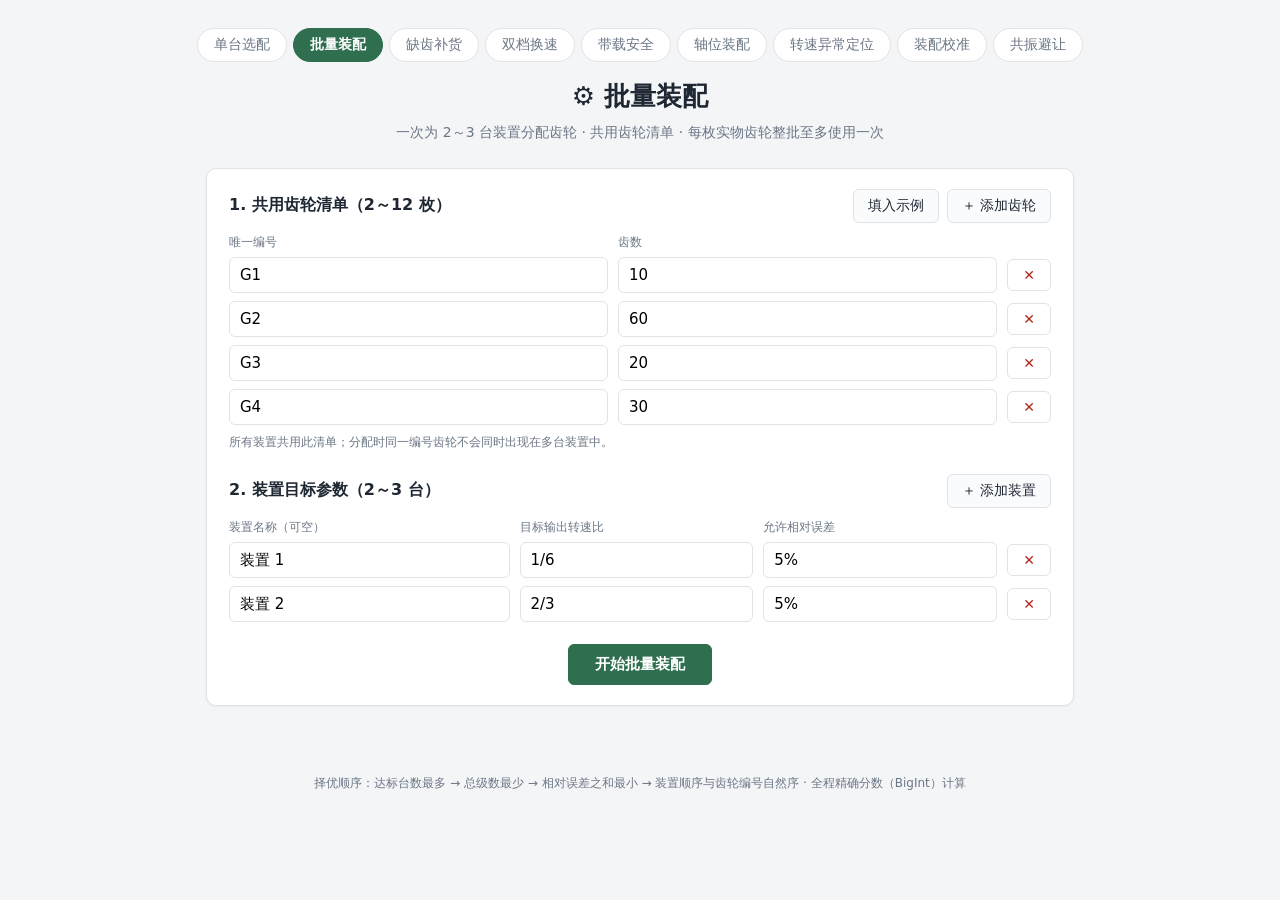
==== public/batch.html @ c1d5109e "GSB 23220140-6ff7-5f41-93c6-3c29f5fd5982 initial: platform archive" ====
<!DOCTYPE html>
<html lang="zh-CN">
<head>
  <meta charset="UTF-8" />
  <meta name="viewport" content="width=device-width, initial-scale=1.0" />
  <title>批量装配 · 齿轮组选配</title>
  <link rel="stylesheet" href="styles.css" />
</head>
<body>
  <header class="site-header">
    <nav class="top-nav">
      <a href="/">单台选配</a>
      <a href="/batch" class="active">批量装配</a>
      <a href="/procure">缺齿补货</a>
      <a href="/dual-speed">双档换速</a>
      <a href="/torque">带载安全</a>
      <a href="/layout">轴位装配</a>
      <a href="/diagnose">转速异常定位</a>
      <a href="/phase-reset">装配校准</a>
      <a href="/resonance">共振避让</a>
    </nav>
    <h1>⚙️ 批量装配</h1>
    <p class="subtitle">一次为 2～3 台装置分配齿轮 · 共用齿轮清单 · 每枚实物齿轮整批至多使用一次</p>
  </header>

  <main>
    <form id="batch-form" class="card">
      <section>
        <div class="section-head">
          <h2>1. 共用齿轮清单（2～12 枚）</h2>
          <div class="btn-row">
            <button type="button" id="btn-example" class="btn ghost">填入示例</button>
            <button type="button" id="btn-add-gear" class="btn ghost">＋ 添加齿轮</button>
          </div>
        </div>
        <div class="gear-grid-head">
          <span>唯一编号</span><span>齿数</span><span></span>
        </div>
        <div id="gear-rows"></div>
        <p class="muted">所有装置共用此清单；分配时同一编号齿轮不会同时出现在多台装置中。</p>
      </section>

      <section>
        <div class="section-head">
          <h2>2. 装置目标参数（2～3 台）</h2>
          <div class="btn-row">
            <button type="button" id="btn-add-device" class="btn ghost">＋ 添加装置</button>
          </div>
        </div>
        <div class="device-grid-head">
          <span>装置名称（可空）</span><span>目标输出转速比</span><span>允许相对误差</span><span></span>
        </div>
        <div id="device-rows"></div>
      </section>

      <div class="actions">
        <button type="submit" class="btn primary">开始批量装配</button>
      </div>

      <p id="form-error" class="alert error" hidden></p>
    </form>

    <section id="result-panel" class="card" hidden>
      <div class="section-head">
        <h2>3. 批量分配结果</h2>
        <span id="result-summary" class="summary"></span>
      </div>
      <div id="device-results"></div>
      <div id="unused-panel" class="unused-panel">
        <h3>未使用齿轮（<span id="unused-count">0</span> 枚）</h3>
        <div id="unused-list" class="chip-list"></div>
      </div>
    </section>
  </main>

  <footer class="site-footer">
    <span>择优顺序：达标台数最多 → 总级数最少 → 相对误差之和最小 → 装置顺序与齿轮编号自然序 · 全程精确分数（BigInt）计算</span>
  </footer>

  <script src="batch.js"></script>
</body>
</html>
---- public/styles.css ----
:root {
  --bg: #f4f5f7;
  --card: #ffffff;
  --ink: #1f2733;
  --muted: #6b7685;
  --line: #dfe3e8;
  --brand: #2f6f4f;
  --brand-dark: #24573e;
  --accent: #e8f3ec;
  --danger: #b3261e;
  --danger-bg: #fdecea;
  --warn: #8a5a00;
  --warn-bg: #fff6e0;
  --radius: 10px;
}

* { box-sizing: border-box; }

body {
  margin: 0;
  font-family: "PingFang SC", "Microsoft YaHei", "Noto Sans CJK SC", system-ui, sans-serif;
  background: var(--bg);
  color: var(--ink);
  line-height: 1.55;
}

.site-header {
  padding: 28px 20px 12px;
  text-align: center;
}
.site-header h1 { margin: 0 0 6px; font-size: 26px; }
.subtitle { margin: 0; color: var(--muted); font-size: 14px; }

.top-nav {
  display: flex;
  justify-content: center;
  gap: 6px;
  margin-bottom: 14px;
}
.top-nav a {
  padding: 5px 16px;
  border-radius: 999px;
  border: 1px solid var(--line);
  background: #fff;
  color: var(--muted);
  text-decoration: none;
  font-size: 14px;
}
.top-nav a:hover { border-color: #b9c1cc; color: var(--ink); }
.top-nav a.active {
  background: var(--brand);
  border-color: var(--brand);
  color: #fff;
  font-weight: 600;
}

main {
  max-width: 900px;
  margin: 0 auto;
  padding: 12px 16px 40px;
}

.card {
  background: var(--card);
  border: 1px solid var(--line);
  border-radius: var(--radius);
  padding: 20px 22px;
  margin-bottom: 18px;
  box-shadow: 0 1px 3px rgba(20, 30, 40, 0.05);
}

h2 { font-size: 16px; margin: 0 0 12px; }

.grid.two {
  display: grid;
  grid-template-columns: 1fr 1fr;
  gap: 14px;
}
.grid.three {
  display: grid;
  grid-template-columns: 1fr 1fr 1fr;
  gap: 14px;
}
@media (max-width: 640px) {
  .grid.two, .grid.three { grid-template-columns: 1fr; }
}

.field { display: flex; flex-direction: column; gap: 5px; }
.field > span { font-size: 14px; font-weight: 600; }
.field small { color: var(--muted); font-size: 12px; }

input[type="text"], input[type="number"], input:not([type]) {
  width: 100%;
  padding: 8px 10px;
  border: 1px solid var(--line);
  border-radius: 6px;
  font-size: 15px;
  font-family: inherit;
}
input:focus { outline: 2px solid var(--brand); outline-offset: 0; border-color: var(--brand); }

section + section { margin-top: 22px; }

.section-head {
  display: flex;
  align-items: center;
  justify-content: space-between;
  gap: 12px;
  flex-wrap: wrap;
}
.section-head h2 { margin: 0; }

.btn-row { display: flex; gap: 8px; }

.btn {
  border-radius: 6px;
  padding: 7px 14px;
  font-size: 14px;
  cursor: pointer;
  border: 1px solid var(--line);
  background: #fff;
  color: var(--ink);
  font-family: inherit;
}
.btn:hover { border-color: #b9c1cc; }
.btn.ghost { background: #fafbfc; }
.btn.primary {
  background: var(--brand);
  border-color: var(--brand);
  color: #fff;
  font-weight: 600;
  padding: 10px 26px;
  font-size: 15px;
}
.btn.primary:hover { background: var(--brand-dark); }
.btn.danger-ghost { color: var(--danger); }

.gear-grid-head,
.gear-row {
  display: grid;
  grid-template-columns: 1fr 1fr 44px;
  gap: 10px;
  align-items: center;
}
.gear-grid-head {
  margin: 10px 0 6px;
  font-size: 12px;
  color: var(--muted);
}
.gear-row { margin-bottom: 8px; }

.actions { margin-top: 22px; text-align: center; }

.alert {
  margin-top: 14px;
  padding: 10px 14px;
  border-radius: 6px;
  font-size: 14px;
}
.alert.error { background: var(--danger-bg); color: var(--danger); border: 1px solid #f3c2bd; }
.alert.warn { background: var(--warn-bg); color: var(--warn); border: 1px solid #f0ddaa; }
.alert.ok { background: var(--accent); color: var(--brand-dark); border: 1px solid #a9d3bb; }

.muted { color: var(--muted); font-size: 12px; margin: 8px 0 0; }

.summary { font-size: 13px; color: var(--muted); }

.solution {
  border: 1px solid var(--line);
  border-radius: 8px;
  padding: 14px 16px;
  margin-top: 12px;
}
.solution.best { border-color: var(--brand); background: var(--accent); }

.solution-head {
  display: flex;
  justify-content: space-between;
  align-items: baseline;
  gap: 10px;
  flex-wrap: wrap;
  margin-bottom: 8px;
}
.solution-title { font-weight: 700; font-size: 15px; }
.badge {
  display: inline-block;
  font-size: 12px;
  font-weight: 600;
  padding: 1px 8px;
  border-radius: 999px;
  background: var(--brand);
  color: #fff;
  margin-right: 6px;
}
.solution-meta { font-size: 13px; color: var(--muted); }
.solution-meta strong { color: var(--ink); }

table.pairs { width: 100%; border-collapse: collapse; margin-top: 6px; font-size: 14px; }
table.pairs th, table.pairs td {
  border: 1px solid var(--line);
  padding: 6px 10px;
  text-align: center;
}
table.pairs th { background: #f0f2f5; font-weight: 600; }
.gear-id { font-family: ui-monospace, SFMono-Regular, Menlo, Consolas, monospace; }
.frac { font-family: ui-monospace, SFMono-Regular, Menlo, Consolas, monospace; white-space: nowrap; }

.site-footer {
  text-align: center;
  color: var(--muted);
  font-size: 12px;
  padding: 10px 0 30px;
}

/* ---------------- 批量装配 ---------------- */

.device-grid-head,
.device-row {
  display: grid;
  grid-template-columns: 1.2fr 1fr 1fr 44px;
  gap: 10px;
  align-items: center;
}
.device-grid-head {
  margin: 10px 0 6px;
  font-size: 12px;
  color: var(--muted);
}
.device-row { margin-bottom: 8px; }
@media (max-width: 640px) {
  .device-grid-head,
  .device-row { grid-template-columns: 1fr 1fr; }
}

.solution.miss { border-color: #e5c07b; background: var(--warn-bg); }

.badge.badge-ok { background: var(--brand); }
.badge.badge-miss {
  background: var(--warn);
}

.unused-panel { margin-top: 18px; }
.unused-panel h3 { font-size: 14px; margin: 0 0 8px; }
.chip-list { display: flex; flex-wrap: wrap; gap: 8px; }
.chip {
  display: inline-block;
  padding: 3px 12px;
  border-radius: 999px;
  border: 1px solid var(--line);
  background: #fafbfc;
  font-size: 13px;
  font-family: ui-monospace, SFMono-Regular, Menlo, Consolas, monospace;
}
.chip-buy {
  border-color: var(--brand);
  background: var(--accent);
  color: var(--brand-dark);
  font-weight: 600;
}

/* ---------------- 缺齿补货采购建议 ---------------- */

.buyable-grid-head,
.buyable-row {
  display: grid;
  grid-template-columns: 1fr 1fr 1.4fr 44px;
  gap: 10px;
  align-items: center;
}
.buyable-grid-head {
  margin: 10px 0 6px;
  font-size: 12px;
  color: var(--muted);
}
.buyable-row { margin-bottom: 8px; }
@media (max-width: 640px) {
  .buyable-grid-head,
  .buyable-row { grid-template-columns: 1fr 1fr; }
}

.block-title { font-size: 14px; margin: 16px 0 8px; }

/* ---------------- 带载安全选配 ---------------- */

.rated-grid-head,
.rated-row {
  display: grid;
  grid-template-columns: 1fr 1fr 1.4fr 44px;
  gap: 10px;
  align-items: center;
}
.rated-grid-head {
  margin: 10px 0 6px;
  font-size: 12px;
  color: var(--muted);
}
.rated-row { margin-bottom: 8px; }
@media (max-width: 640px) {
  .rated-grid-head,
  .rated-row { grid-template-columns: 1fr 1fr; }
}

table.torque-table th, table.torque-table td { text-align: left; vertical-align: middle; }
.torque-val { font-size: 13px; white-space: nowrap; }
.torque-rated { color: var(--muted); font-size: 12px; margin-top: 2px; }
.badge.badge-limit {
  background: var(--warn);
  font-size: 11px;
  padding: 0 6px;
}

/* ---------------- 轴位装配 ---------------- */

.axis-grid-head,
.axis-row {
  display: grid;
  grid-template-columns: 1.1fr 1fr 1.6fr 44px;
  gap: 10px;
  align-items: center;
}
.axis-grid-head {
  margin: 10px 0 6px;
  font-size: 12px;
  color: var(--muted);
}
.axis-row { margin-bottom: 8px; }
.axis-index { font-size: 13px; font-weight: 600; color: var(--brand-dark); white-space: nowrap; }
@media (max-width: 640px) {
  .axis-grid-head,
  .axis-row { grid-template-columns: 1fr 1fr; }
}

.meshing-no { color: var(--danger); font-weight: 600; }

.shafts-panel { margin-top: 16px; }
table.shaft-table th, table.shaft-table td { text-align: left; vertical-align: middle; }
.mount-cell { min-width: 240px; }
.mount-item { padding: 2px 0; }
.mount-item + .mount-item { border-top: 1px dashed var(--line); }

.solution.best-warn { border-color: #e5c07b; background: var(--warn-bg); }
.badge.badge-warn { background: var(--warn); }

/* ---------------- 转速异常定位 ---------------- */

.stage-grid-head,
.stage-row {
  display: grid;
  grid-template-columns: 1.6fr 1fr 1fr 44px;
  gap: 10px;
  align-items: center;
}
.stage-grid-head {
  margin: 10px 0 6px;
  font-size: 12px;
  color: var(--muted);
}
.stage-row { margin-bottom: 8px; }
.stage-index { font-size: 13px; font-weight: 600; color: var(--brand-dark); white-space: nowrap; }
@media (max-width: 640px) {
  .stage-grid-head,
  .stage-row { grid-template-columns: 1fr 1fr; }
}

.obs-card {
  border: 1px solid var(--line);
  border-radius: 8px;
  padding: 12px 14px;
  margin-top: 12px;
  background: #fafbfc;
}
.obs-head {
  display: flex;
  align-items: center;
  gap: 12px;
  flex-wrap: wrap;
  margin-bottom: 8px;
}
.obs-head .obs-name-input { flex: 1 1 200px; }
.obs-axis-hint { font-size: 12px; }

.reading-grid-head,
.reading-row {
  display: grid;
  grid-template-columns: 0.8fr 1.4fr 1.4fr 44px;
  gap: 10px;
  align-items: center;
}
.reading-grid-head {
  margin: 6px 0 4px;
  font-size: 12px;
  color: var(--muted);
}
.reading-row { margin-bottom: 8px; }
@media (max-width: 640px) {
  .reading-grid-head,
  .reading-row { grid-template-columns: 1fr 1fr; }
}

.obs-result {
  border-top: 1px dashed var(--line);
  margin-top: 16px;
  padding-top: 4px;
}

.diag-tag {
  display: inline-block;
  font-size: 12px;
  font-weight: 600;
  padding: 2px 10px;
  border-radius: 999px;
  white-space: nowrap;
}
.diag-tag-suspect { background: var(--warn); color: #fff; }
.diag-tag-amb { background: #f0ddaa; color: var(--warn); }
.diag-tag-out { background: #eceff3; color: var(--muted); }
.diag-ok { color: var(--brand-dark); font-weight: 600; }
.diag-bad { color: var(--danger); font-weight: 600; }
table.diag-cand-table td { vertical-align: middle; }

/* ---------------- 共振避让转速 ---------------- */

.forbid-grid-head,
.forbid-row {
  display: grid;
  grid-template-columns: 0.8fr 1.2fr 1.2fr 44px;
  gap: 10px;
  align-items: center;
}
.forbid-grid-head {
  margin: 10px 0 6px;
  font-size: 12px;
  color: var(--muted);
}
.forbid-row { margin-bottom: 8px; }
@media (max-width: 640px) {
  .forbid-grid-head,
  .forbid-row { grid-template-columns: 1fr 1fr; }
}

/* ---------------- 装配校准 ---------------- */

.phase-grid-head,
.phase-row {
  display: grid;
  grid-template-columns: 1.6fr 1fr;
  gap: 10px;
  align-items: center;
}
.phase-grid-head {
  margin: 10px 0 6px;
  font-size: 12px;
  color: var(--muted);
}
.phase-row { margin-bottom: 8px; }
.phase-axis { font-size: 13px; font-weight: 600; color: var(--brand-dark); white-space: nowrap; }
.phase-big { font-size: 22px; color: var(--brand-dark); }
@media (max-width: 640px) {
  .phase-grid-head,
  .phase-row { grid-template-columns: 1fr; }
}
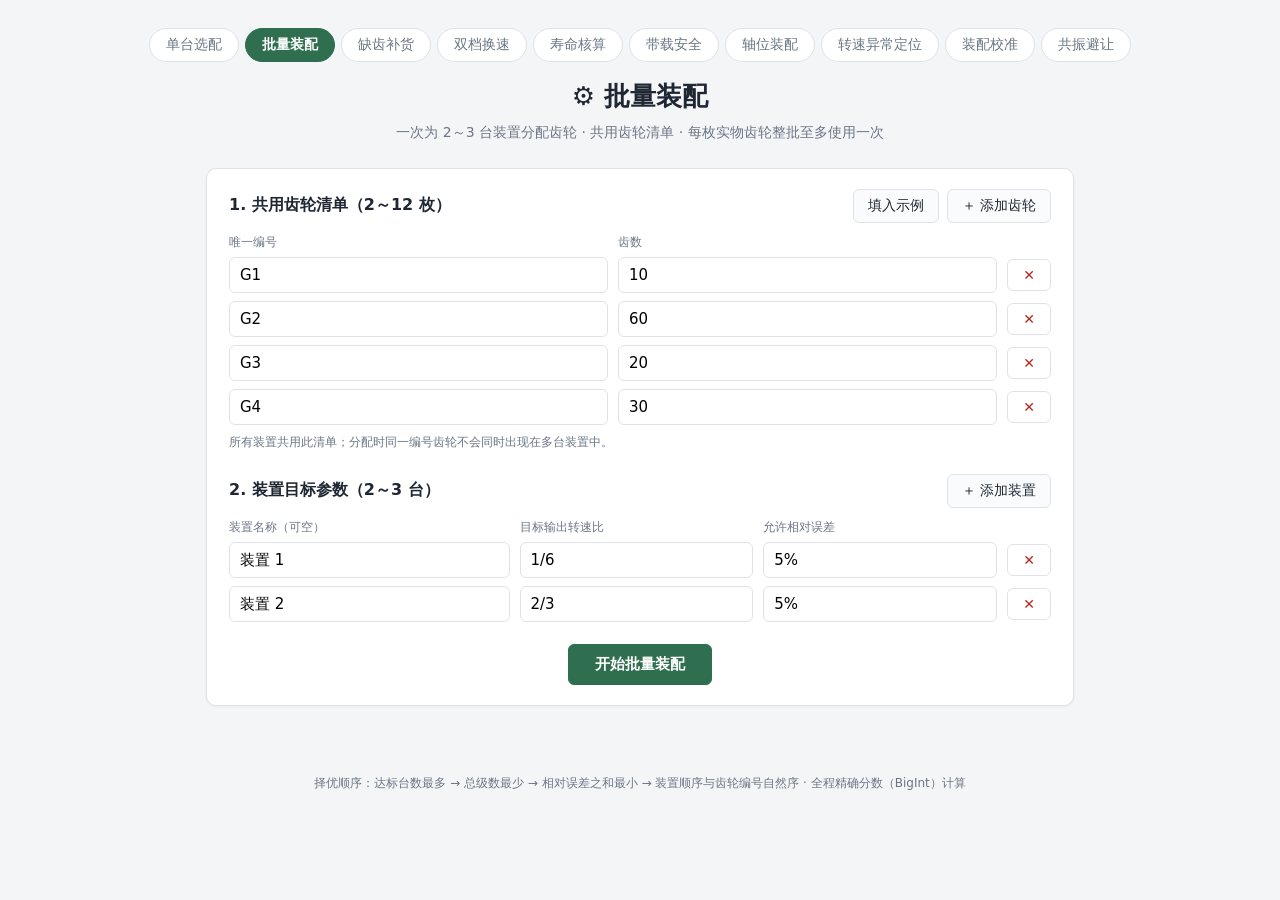
==== commit 0ea94624: "GSB 23220140-6ff7-5f41-93c6-3c29f5fd5982 A: platform archive" ====
--- a/public/batch.html
+++ b/public/batch.html
@@ -13,6 +13,7 @@
       <a href="/batch" class="active">批量装配</a>
       <a href="/procure">缺齿补货</a>
       <a href="/dual-speed">双档换速</a>
+      <a href="/lifetime">寿命核算</a>
       <a href="/torque">带载安全</a>
       <a href="/layout">轴位装配</a>
       <a href="/diagnose">转速异常定位</a>
--- a/public/styles.css
+++ b/public/styles.css
@@ -459,3 +459,35 @@
   .phase-grid-head,
   .phase-row { grid-template-columns: 1fr; }
 }
+
+/* ---------------- 寿命核算 ---------------- */
+
+.grid.four {
+  display: grid;
+  grid-template-columns: repeat(4, 1fr);
+  gap: 14px;
+}
+@media (max-width: 640px) {
+  .grid.four { grid-template-columns: 1fr 1fr; }
+}
+
+.life-grid-head,
+.life-row {
+  display: grid;
+  grid-template-columns: 1fr 1.6fr 1.2fr;
+  gap: 10px;
+  align-items: center;
+}
+.life-grid-head {
+  margin: 10px 0 6px;
+  font-size: 12px;
+  color: var(--muted);
+}
+.life-row { margin-bottom: 8px; }
+.life-roles { font-size: 12px; color: var(--muted); }
+tr.life-limit td { background: var(--warn-bg); }
+.life-entry { margin-top: 18px; text-align: center; }
+@media (max-width: 640px) {
+  .life-grid-head,
+  .life-row { grid-template-columns: 1fr 1fr; }
+}
